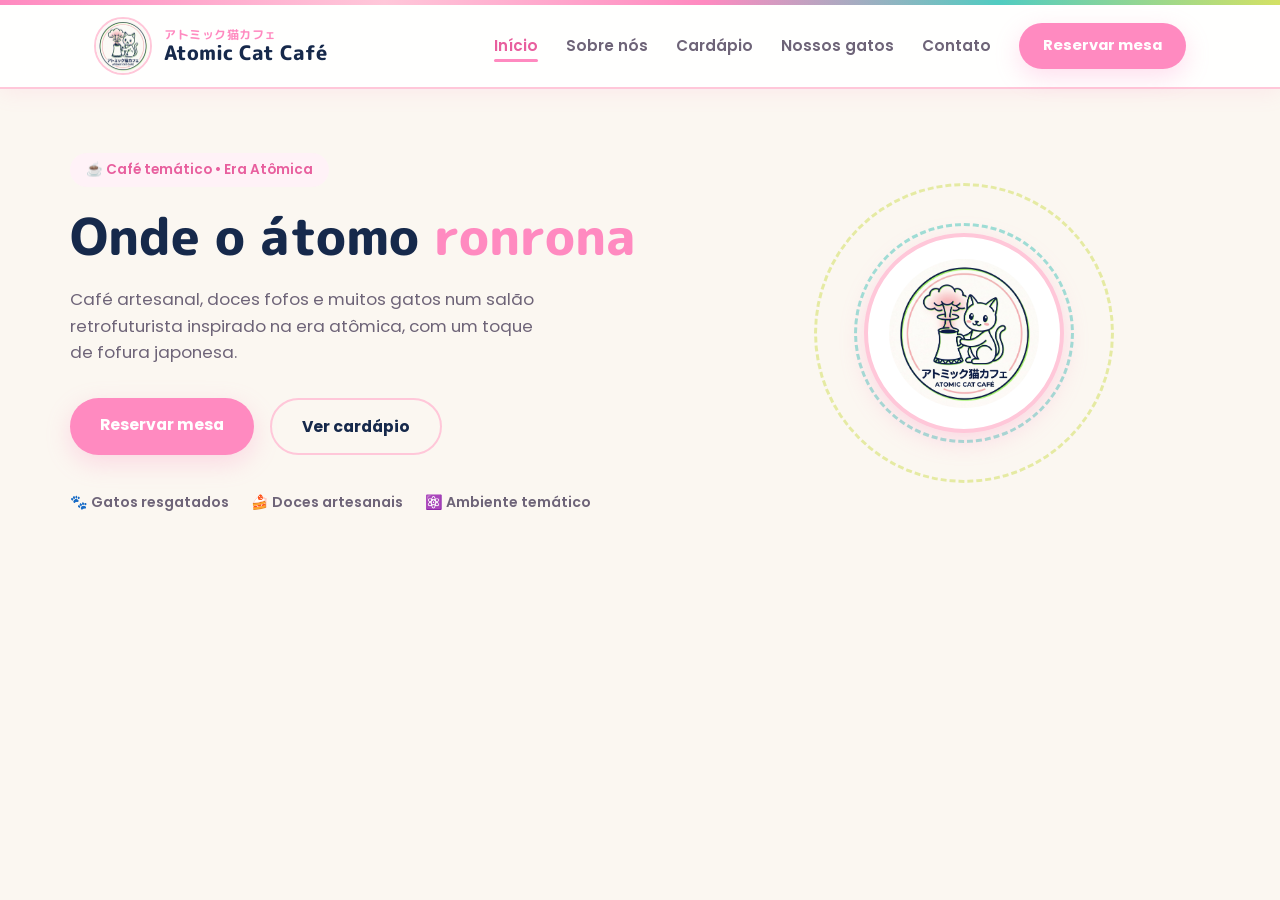
==== index.html @ 8835899d "Camada 3: pagina Nossos gatos (gatos.html) com filtros - Nova pagina gatos.html reaproveitando heade" ====
<!DOCTYPE html>
<html lang="pt-BR">
<head>
  <meta charset="UTF-8">
  <meta name="viewport" content="width=device-width, initial-scale=1.0">
  <title>Atomic Cat Café — アトミック猫カフェ</title>
  <meta name="description" content="Atomic Cat Café: cat café temático com café artesanal, doces fofos e muitos gatos.">

  <!-- Fontes -->
  <link rel="preconnect" href="https://fonts.googleapis.com">
  <link rel="preconnect" href="https://fonts.gstatic.com" crossorigin>
  <link href="https://fonts.googleapis.com/css2?family=M+PLUS+Rounded+1c:wght@400;700;800&family=Poppins:wght@400;500;600;700&display=swap" rel="stylesheet">

  <link rel="stylesheet" href="style.css">
</head>
<body>

  
  <header class="cabecalho" id="topo">

    <!-- faixinha decorativa do topo -->
    <div class="cabecalho__faixa" aria-hidden="true"></div>

    <div class="cabecalho__container">

      <!-- logo -->
      <a href="#inicio" class="logo">
        <img src="img/logo.png.jpeg" alt="Logotipo do Atomic Cat Café" class="logo__img">
        <span class="logo__texto">
          <span class="logo__jp">アトミック猫カフェ</span>
          <span class="logo__nome">Atomic Cat Café</span>
        </span>
      </a>

      <!-- botão do menu (aparece só no celular) -->
      <button class="hamburguer" id="btnMenu" type="button"
              aria-label="Abrir menu" aria-expanded="false" aria-controls="menu">
        <span></span><span></span><span></span>
      </button>

      <!-- navegação -->
      <nav class="nav" id="menu" aria-label="Menu principal">
        <ul class="nav__lista">
          <li><a href="#inicio"   class="nav__link nav__link--ativo">Início</a></li>
          <li><a href="#sobre"    class="nav__link">Sobre nós</a></li>
          <li><a href="#cardapio" class="nav__link">Cardápio</a></li>
          <li><a href="gatos.html" class="nav__link">Nossos gatos</a></li>
          <li><a href="#contato"  class="nav__link">Contato</a></li>
          <li><a href="#contato"  class="nav__botao">Reservar mesa</a></li>
        </ul>
      </nav>

    </div>
  </header>


  <!-- ============================================================= -->
  <!--  CAMADA 2 — MAIN / HERO — Cassio                              -->
  <!-- ============================================================= -->
  <main>
    <section id="inicio" class="hero">
      <div class="hero__container">

        <div class="hero__texto">
          <span class="hero__etiqueta">☕ Café temático • Era Atômica</span>

          <h1 class="hero__titulo">
            Onde o átomo <span class="hero__titulo--destaque">ronrona</span>
          </h1>

          <p class="hero__subtitulo">
            Café artesanal, doces fofos e muitos gatos num salão
            retrofuturista inspirado na era atômica, com um toque de
            fofura japonesa.
          </p>

          <div class="hero__botoes">
            <a href="#contato" class="botao botao--primario">Reservar mesa</a>
            <a href="#cardapio" class="botao botao--secundario">Ver cardápio</a>
          </div>

          <ul class="hero__selos" aria-label="Destaques do café">
            <li>🐾 Gatos resgatados</li>
            <li>🍰 Doces artesanais</li>
            <li>⚛️ Ambiente temático</li>
          </ul>
        </div>

        <div class="hero__visual" aria-hidden="true">
          <div class="hero__anel hero__anel--verde"></div>
          <div class="hero__anel hero__anel--turquesa"></div>
          <div class="hero__cartao">
            <img src="img/logo.png.jpeg" alt="" class="hero__logo">
          </div>
        </div>

      </div>
    </section>
  </main>

  <script src="script.js"></script>
</body>
</html>
---- style.css ----
/* ===================================================================
   ATOMIC CAT CAFÉ — style.css
   -------------------------------------------------------------------
   ÍNDICE
     0. Variáveis e reset ............ Cassio
     1. Header / menu ................ Cassio   <-- camada 1
     2. Main / hero .................. (camada 2)
     3. Nossos gatos (gatos.html) .... Victor   <-- camada 3
     4. Seções dos colegas ........... (colar no final)
   =================================================================== */


/* ===================================================================
   0. VARIÁVEIS E RESET
   =================================================================== */

:root {
  /* rosas — cores principais da marca */
  --rosa:         #FF8AC0;
  --rosa-escuro:  #E85F9E;
  --rosa-claro:   #FFC7D9;
  --rosa-nevoa:   #FFF2F7;

  /* apoio */
  --navy:         #16294B;
  --creme:        #FBF7F1;
  --branco:       #FFFFFF;

  /* acentos (usar com moderação) */
  --verde:        #D4E164;
  --turquesa:     #51CCC1;
  --ouro:         #BF801E;

  /* texto */
  --texto:        #16294B;
  --texto-suave:  #6E6478;

  /* medidas */
  --largura:      1140px;
  --raio:         999px;
  --sombra-rosa:  0 8px 24px rgba(255, 138, 192, .28);
}

* { margin: 0; padding: 0; box-sizing: border-box; }

html { scroll-behavior: smooth; }

body {
  font-family: 'Poppins', 'Segoe UI', sans-serif;
  color: var(--texto);
  background: var(--creme);
  line-height: 1.6;
}

img { max-width: 100%; display: block; }

a { text-decoration: none; color: inherit; }

ul { list-style: none; }


/* ===================================================================
   1. HEADER / MENU
   =================================================================== */

.cabecalho {
  position: sticky;
  top: 0;
  z-index: 100;
  background: rgba(255, 255, 255, .93);
  backdrop-filter: blur(12px);
  border-bottom: 2px solid var(--rosa-claro);
  box-shadow: 0 4px 20px rgba(255, 138, 192, .12);
}

/* faixinha colorida bem no topo */
.cabecalho__faixa {
  height: 5px;
  background: linear-gradient(
    90deg,
    var(--rosa) 0%,
    var(--rosa-claro) 30%,
    var(--rosa) 55%,
    var(--turquesa) 78%,
    var(--verde) 100%
  );
}

.cabecalho__container {
  max-width: var(--largura);
  margin: 0 auto;
  padding: 12px 24px;
  display: flex;
  align-items: center;
  justify-content: space-between;
  gap: 24px;
}


/* ---------- Logo ---------- */

.logo {
  display: flex;
  align-items: center;
  gap: 12px;
}

.logo__img {
  width: 58px;
  height: 58px;
  border-radius: 50%;
  border: 2.5px solid var(--rosa-claro);
  background: var(--branco);
  object-fit: cover;
  object-position: center;
  transition: transform .3s ease;
}

.logo:hover .logo__img { transform: rotate(-8deg) scale(1.06); }

.logo__texto {
  display: flex;
  flex-direction: column;
  line-height: 1.15;
}

.logo__jp {
  font-family: 'M PLUS Rounded 1c', sans-serif;
  font-size: .78rem;
  font-weight: 700;
  color: var(--rosa);
  letter-spacing: .5px;
}

.logo__nome {
  font-family: 'M PLUS Rounded 1c', sans-serif;
  font-size: 1.22rem;
  font-weight: 800;
  color: var(--navy);
}


/* ---------- Navegação ---------- */

.nav__lista {
  display: flex;
  align-items: center;
  gap: 28px;
}

.nav__link {
  position: relative;
  font-size: .95rem;
  font-weight: 600;
  color: var(--texto-suave);
  padding: 6px 0;
  transition: color .25s ease;
}

.nav__link::after {
  content: "";
  position: absolute;
  left: 0;
  bottom: 0;
  width: 0;
  height: 3px;
  border-radius: 3px;
  background: var(--rosa);
  transition: width .25s ease;
}

.nav__link:hover,
.nav__link--ativo { color: var(--rosa-escuro); }

.nav__link:hover::after,
.nav__link--ativo::after { width: 100%; }


/* ---------- Botão "Reservar mesa" ---------- */

.nav__botao {
  display: inline-block;
  padding: 11px 24px;
  border-radius: var(--raio);
  background: var(--rosa);
  color: var(--branco);
  font-size: .92rem;
  font-weight: 700;
  box-shadow: var(--sombra-rosa);
  transition: background .25s ease, transform .25s ease;
}

.nav__botao:hover {
  background: var(--rosa-escuro);
  transform: translateY(-2px);
}


/* ---------- Botão hambúrguer ---------- */

.hamburguer {
  display: none;
  flex-direction: column;
  justify-content: center;
  gap: 5px;
  width: 46px;
  height: 46px;
  border: none;
  border-radius: 14px;
  background: var(--rosa-nevoa);
  cursor: pointer;
}

.hamburguer span {
  display: block;
  width: 22px;
  height: 3px;
  margin: 0 auto;
  border-radius: 3px;
  background: var(--rosa-escuro);
  transition: transform .28s ease, opacity .2s ease;
}

.hamburguer--aberto span:nth-child(1) { transform: translateY(8px) rotate(45deg); }
.hamburguer--aberto span:nth-child(2) { opacity: 0; }
.hamburguer--aberto span:nth-child(3) { transform: translateY(-8px) rotate(-45deg); }


/* ---------- Responsivo ---------- */

@media (max-width: 920px) {

  .hamburguer { display: flex; }

  .nav {
    position: absolute;
    top: 100%;
    left: 0;
    right: 0;
    background: var(--branco);
    border-bottom: 2px solid var(--rosa-claro);
    max-height: 0;
    overflow: hidden;
    transition: max-height .35s ease;
  }

  .nav--aberto { max-height: 420px; }

  .nav__lista {
    flex-direction: column;
    align-items: stretch;
    gap: 0;
    padding: 8px 24px 22px;
  }

  .nav__lista li { border-bottom: 1px solid var(--rosa-nevoa); }
  .nav__lista li:last-child { border: none; padding-top: 16px; }

  .nav__link { display: block; padding: 15px 0; }
  .nav__botao { display: block; text-align: center; }
}

@media (max-width: 420px) {
  .cabecalho__container { padding: 10px 16px; }
  .logo__img { width: 48px; height: 48px; }
  .logo__nome { font-size: 1.05rem; }
  .logo__jp { font-size: .68rem; }
}


/* ===================================================================
   2. MAIN / HERO — Cassio
   =================================================================== */

.hero {
  padding: 64px 24px 96px;
}

.hero__container {
  max-width: var(--largura);
  margin: 0 auto;
  display: grid;
  grid-template-columns: 1.1fr .9fr;
  align-items: center;
  gap: 48px;
}


/* ---------- Texto ---------- */

.hero__etiqueta {
  display: inline-block;
  padding: 6px 16px;
  margin-bottom: 20px;
  border-radius: var(--raio);
  background: var(--rosa-nevoa);
  color: var(--rosa-escuro);
  font-size: .85rem;
  font-weight: 600;
}

.hero__titulo {
  font-family: 'M PLUS Rounded 1c', sans-serif;
  font-size: clamp(2.2rem, 4vw, 3.4rem);
  font-weight: 800;
  line-height: 1.15;
  color: var(--navy);
  margin-bottom: 20px;
}

.hero__titulo--destaque { color: var(--rosa); }

.hero__subtitulo {
  max-width: 480px;
  font-size: 1.05rem;
  color: var(--texto-suave);
  margin-bottom: 32px;
}

.hero__botoes {
  display: flex;
  flex-wrap: wrap;
  gap: 16px;
  margin-bottom: 36px;
}

.botao {
  display: inline-block;
  padding: 14px 30px;
  border-radius: var(--raio);
  font-size: .98rem;
  font-weight: 700;
  transition: background .25s ease, transform .25s ease, border-color .25s ease, color .25s ease;
}

.botao--primario {
  background: var(--rosa);
  color: var(--branco);
  box-shadow: var(--sombra-rosa);
}

.botao--primario:hover {
  background: var(--rosa-escuro);
  transform: translateY(-2px);
}

.botao--secundario {
  background: transparent;
  color: var(--navy);
  border: 2px solid var(--rosa-claro);
}

.botao--secundario:hover {
  border-color: var(--rosa);
  color: var(--rosa-escuro);
}

.hero__selos {
  display: flex;
  flex-wrap: wrap;
  gap: 10px 22px;
}

.hero__selos li {
  font-size: .88rem;
  font-weight: 600;
  color: var(--texto-suave);
}


/* ---------- Visual (logo + anéis atômicos) ---------- */

.hero__visual {
  position: relative;
  display: grid;
  place-items: center;
  min-height: 340px;
}

.hero__anel {
  position: absolute;
  border-radius: 50%;
  border: 3px dashed;
  opacity: .55;
}

.hero__anel--verde     { width: 300px; height: 300px; border-color: var(--verde); }
.hero__anel--turquesa  { width: 220px; height: 220px; border-color: var(--turquesa); }

.hero__cartao {
  position: relative;
  width: 200px;
  height: 200px;
  display: grid;
  place-items: center;
  border-radius: 50%;
  background: var(--branco);
  border: 4px solid var(--rosa-claro);
  box-shadow: var(--sombra-rosa);
}

.hero__logo {
  width: 78%;
  height: 78%;
  object-fit: cover;
  border-radius: 50%;
}


/* ---------- Responsivo ---------- */

@media (max-width: 920px) {
  .hero__container {
    grid-template-columns: 1fr;
    text-align: center;
  }

  .hero__subtitulo { margin-left: auto; margin-right: auto; }

  .hero__botoes,
  .hero__selos { justify-content: center; }

  .hero__visual {
    order: -1;
    min-height: 260px;
  }

  .hero__anel--verde    { width: 220px; height: 220px; }
  .hero__anel--turquesa { width: 160px; height: 160px; }
  .hero__cartao         { width: 150px; height: 150px; }
}

@media (max-width: 420px) {
  .hero { padding: 48px 16px 72px; }
  .hero__botoes { flex-direction: column; align-items: stretch; }
  .botao { text-align: center; }
}

/* ===================================================================
   3. NOSSOS GATOS — página gatos.html — Victor
   =================================================================== */

.gatos {
  position: relative;
  padding: 88px 24px 96px;
  background: var(--rosa-nevoa);
  border-top: 2px solid var(--rosa-claro);
  border-bottom: 2px solid var(--rosa-claro);
  overflow: hidden;
}

/* patinhas decorativas do fundo */
.gatos::before,
.gatos::after {
  content: "🐾";
  position: absolute;
  font-size: 7rem;
  opacity: .07;
  pointer-events: none;
}

.gatos::before { top: 46px;    left: -14px;  transform: rotate(-18deg); }
.gatos::after  { bottom: 28px; right: -14px; transform: rotate(14deg); }

.gatos__container {
  position: relative;
  z-index: 1;
  max-width: var(--largura);
  margin: 0 auto;
}


/* ---------- Cabeçalho da seção ---------- */

.gatos__cabecalho {
  text-align: center;
  margin-bottom: 36px;
}

.gatos__etiqueta {
  display: inline-block;
  padding: 6px 16px;
  margin-bottom: 20px;
  border-radius: var(--raio);
  background: var(--branco);
  border: 2px solid var(--rosa-claro);
  color: var(--rosa-escuro);
  font-size: .85rem;
  font-weight: 600;
}

.gatos__titulo {
  font-family: 'M PLUS Rounded 1c', sans-serif;
  font-size: clamp(1.9rem, 3.4vw, 2.8rem);
  font-weight: 800;
  line-height: 1.2;
  color: var(--navy);
  margin-bottom: 16px;
}

.gatos__titulo--destaque { color: var(--rosa); }

.gatos__subtitulo {
  max-width: 620px;
  margin: 0 auto;
  font-size: 1.02rem;
  color: var(--texto-suave);
}


/* ---------- Filtros ---------- */

.gatos__filtros {
  display: flex;
  flex-wrap: wrap;
  justify-content: center;
  gap: 12px;
  margin-bottom: 44px;
}

.filtro {
  padding: 10px 22px;
  border-radius: var(--raio);
  border: 2px solid var(--rosa-claro);
  background: var(--branco);
  font-family: inherit;
  font-size: .9rem;
  font-weight: 600;
  color: var(--texto-suave);
  cursor: pointer;
  transition: background .25s ease, border-color .25s ease, color .25s ease, transform .25s ease;
}

.filtro:hover {
  border-color: var(--rosa);
  color: var(--rosa-escuro);
  transform: translateY(-2px);
}

.filtro--ativo {
  background: var(--rosa);
  border-color: var(--rosa);
  color: var(--branco);
  box-shadow: var(--sombra-rosa);
}


/* ---------- Grade de cartões ---------- */

.gatos__grade {
  display: grid;
  grid-template-columns: repeat(auto-fit, minmax(280px, 1fr));
  gap: 28px;
}

.gato {
  display: flex;
  flex-direction: column;
  padding: 28px 24px 24px;
  border-radius: 26px;
  background: var(--branco);
  border: 2px solid var(--rosa-claro);
  text-align: center;
  transition: transform .3s ease, box-shadow .3s ease, border-color .3s ease;
}

.gato:hover {
  transform: translateY(-6px);
  border-color: var(--rosa);
  box-shadow: var(--sombra-rosa);
}

.gato--oculto { display: none; }


/* ---------- Avatar com anéis atômicos ---------- */

.gato__figura {
  position: relative;
  display: grid;
  place-items: center;
  width: 136px;
  height: 136px;
  margin: 0 auto 18px;
}

.gato__anel {
  position: absolute;
  inset: 0;
  border-radius: 50%;
  border: 3px dashed var(--turquesa);
  opacity: .6;
  transition: transform .6s ease;
}

.gato__anel--interno {
  inset: 14px;
  border-style: dotted;
  border-color: var(--verde);
}

.gato:hover .gato__anel           { transform: rotate(90deg); }
.gato:hover .gato__anel--interno  { transform: rotate(-90deg); }

.gato__avatar {
  width: 94px;
  height: 94px;
  display: grid;
  place-items: center;
  border-radius: 50%;
  background: var(--rosa-nevoa);
  border: 4px solid var(--rosa-claro);
  font-size: 2.6rem;
  line-height: 1;
  overflow: hidden;
}

/* caso troquem o emoji por foto real */
img.gato__avatar,
.gato__avatar img {
  width: 94px;
  height: 94px;
  object-fit: cover;
}


/* ---------- Conteúdo do cartão ---------- */

.gato__selo {
  align-self: center;
  padding: 5px 14px;
  margin-bottom: 12px;
  border-radius: var(--raio);
  font-size: .72rem;
  font-weight: 700;
  letter-spacing: .4px;
  text-transform: uppercase;
  color: var(--navy);
}

.gato__selo--adocao  { background: var(--verde); }
.gato__selo--morador { background: var(--turquesa); }

.gato__nome {
  font-family: 'M PLUS Rounded 1c', sans-serif;
  font-size: 1.45rem;
  font-weight: 800;
  line-height: 1.2;
  color: var(--navy);
}

.gato__jp {
  display: block;
  font-size: .78rem;
  font-weight: 700;
  color: var(--rosa);
  letter-spacing: .5px;
}

.gato__meta {
  font-size: .84rem;
  font-weight: 600;
  color: var(--texto-suave);
  margin-bottom: 12px;
}

.gato__texto {
  font-size: .93rem;
  color: var(--texto-suave);
  margin-bottom: 18px;
}

.gato__tags {
  display: flex;
  flex-wrap: wrap;
  justify-content: center;
  gap: 8px;
  margin-top: auto;
}

.gato__tag {
  padding: 5px 12px;
  border-radius: var(--raio);
  background: var(--rosa-nevoa);
  color: var(--rosa-escuro);
  font-size: .78rem;
  font-weight: 600;
}


/* ---------- Aviso de lista vazia ---------- */

.gatos__vazio {
  display: none;
  padding: 40px 0 0;
  text-align: center;
  font-weight: 600;
  color: var(--texto-suave);
}

.gatos__vazio--visivel { display: block; }


/* ---------- Chamada final ---------- */

.gatos__cta {
  display: flex;
  flex-wrap: wrap;
  align-items: center;
  justify-content: space-between;
  gap: 24px;
  margin-top: 48px;
  padding: 32px 30px;
  border-radius: 26px;
  background: var(--branco);
  border: 2px dashed var(--rosa);
}

.gatos__cta-titulo {
  font-family: 'M PLUS Rounded 1c', sans-serif;
  font-size: 1.35rem;
  font-weight: 800;
  color: var(--navy);
  margin-bottom: 6px;
}

.gatos__cta-texto {
  max-width: 560px;
  font-size: .95rem;
  color: var(--texto-suave);
}




/* ---------- Voltar para a home ---------- */

.gatos__voltar {
  margin-top: 36px;
  text-align: center;
}


/* ---------- Responsivo ---------- */

@media (max-width: 920px) {
  .gatos { padding: 72px 24px 80px; }

  .gatos__cta {
    justify-content: center;
    text-align: center;
  }

  .gatos__cta-texto { margin: 0 auto; }
}

@media (max-width: 420px) {
  .gatos { padding: 56px 16px 68px; }

  .gatos__grade { gap: 20px; }

  .filtro { padding: 9px 18px; font-size: .85rem; }

  .gatos__cta { padding: 26px 20px; }
  .gatos__cta .botao { width: 100%; text-align: center; }
}
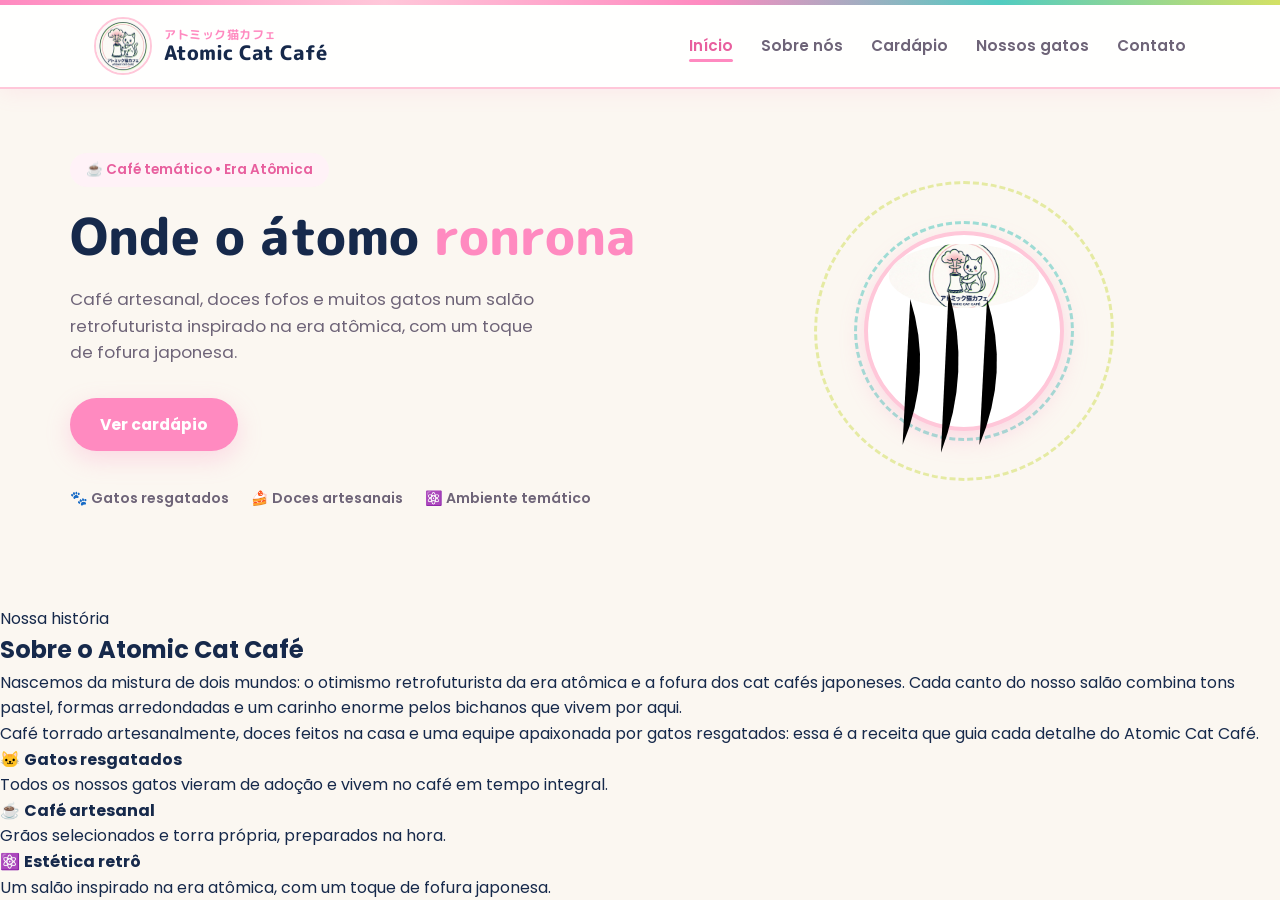
==== commit 45d86b75: "Aponta menu e botao Ver cardapio para as paginas cardapio.html e gatos.html" ====
--- a/index.html
+++ b/index.html
@@ -44,10 +44,9 @@
         <ul class="nav__lista">
           <li><a href="#inicio"   class="nav__link nav__link--ativo">Início</a></li>
           <li><a href="#sobre"    class="nav__link">Sobre nós</a></li>
-          <li><a href="#cardapio" class="nav__link">Cardápio</a></li>
-          <li><a href="gatos.html" class="nav__link">Nossos gatos</a></li>
+          <li><a href="cardapio.html" class="nav__link">Cardápio</a></li>
+          <li><a href="gatos.html"    class="nav__link">Nossos gatos</a></li>
           <li><a href="#contato"  class="nav__link">Contato</a></li>
-          <li><a href="#contato"  class="nav__botao">Reservar mesa</a></li>
         </ul>
       </nav>
 
@@ -76,8 +75,7 @@
           </p>
 
           <div class="hero__botoes">
-            <a href="#contato" class="botao botao--primario">Reservar mesa</a>
-            <a href="#cardapio" class="botao botao--secundario">Ver cardápio</a>
+            <a href="cardapio.html" class="botao botao--primario">Ver cardápio</a>
           </div>
 
           <ul class="hero__selos" aria-label="Destaques do café">
@@ -92,8 +90,58 @@
           <div class="hero__anel hero__anel--turquesa"></div>
           <div class="hero__cartao">
             <img src="img/logo.png.jpeg" alt="" class="hero__logo">
+            <svg class="hero__garras" viewBox="0 0 100 100">
+              <path d="M22,12 Q34,50 18,88" />
+              <path d="M42,8  Q54,50 38,92" />
+              <path d="M62,12 Q74,50 58,88" />
+            </svg>
           </div>
         </div>
+
+      </div>
+    </section>
+
+    <!-- ============================================================= -->
+    <!--  CAMADA 3 — SOBRE NÓS — Cassio                                -->
+    <!-- ============================================================= -->
+    <section id="sobre" class="sobre">
+      <div class="sobre__container">
+
+        <div class="sobre__texto">
+          <span class="sobre__etiqueta">Nossa história</span>
+          <h2 class="sobre__titulo">Sobre o Atomic Cat Café</h2>
+
+          <p class="sobre__paragrafo">
+            Nascemos da mistura de dois mundos: o otimismo retrofuturista
+            da era atômica e a fofura dos cat cafés japoneses. Cada canto
+            do nosso salão combina tons pastel, formas arredondadas e um
+            carinho enorme pelos bichanos que vivem por aqui.
+          </p>
+
+          <p class="sobre__paragrafo">
+            Café torrado artesanalmente, doces feitos na casa e uma
+            equipe apaixonada por gatos resgatados: essa é a receita que
+            guia cada detalhe do Atomic Cat Café.
+          </p>
+        </div>
+
+        <ul class="sobre__cards">
+          <li class="sobre__card sobre__card--turquesa">
+            <span class="sobre__icone" aria-hidden="true">🐱</span>
+            <strong>Gatos resgatados</strong>
+            <p>Todos os nossos gatos vieram de adoção e vivem no café em tempo integral.</p>
+          </li>
+          <li class="sobre__card sobre__card--ouro">
+            <span class="sobre__icone" aria-hidden="true">☕</span>
+            <strong>Café artesanal</strong>
+            <p>Grãos selecionados e torra própria, preparados na hora.</p>
+          </li>
+          <li class="sobre__card sobre__card--verde">
+            <span class="sobre__icone" aria-hidden="true">⚛️</span>
+            <strong>Estética retrô</strong>
+            <p>Um salão inspirado na era atômica, com um toque de fofura japonesa.</p>
+          </li>
+        </ul>
 
       </div>
     </section>
--- a/style.css
+++ b/style.css
@@ -5,8 +5,7 @@
      0. Variáveis e reset ............ Cassio
      1. Header / menu ................ Cassio   <-- camada 1
      2. Main / hero .................. (camada 2)
-     3. Nossos gatos (gatos.html) .... Victor   <-- camada 3
-     4. Seções dos colegas ........... (colar no final)
+     3. Seções dos colegas ........... (colar no final)
    =================================================================== */
 
 
@@ -435,332 +434,3 @@
   .hero__botoes { flex-direction: column; align-items: stretch; }
   .botao { text-align: center; }
 }
-
-/* ===================================================================
-   3. NOSSOS GATOS — página gatos.html — Victor
-   =================================================================== */
-
-.gatos {
-  position: relative;
-  padding: 88px 24px 96px;
-  background: var(--rosa-nevoa);
-  border-top: 2px solid var(--rosa-claro);
-  border-bottom: 2px solid var(--rosa-claro);
-  overflow: hidden;
-}
-
-/* patinhas decorativas do fundo */
-.gatos::before,
-.gatos::after {
-  content: "🐾";
-  position: absolute;
-  font-size: 7rem;
-  opacity: .07;
-  pointer-events: none;
-}
-
-.gatos::before { top: 46px;    left: -14px;  transform: rotate(-18deg); }
-.gatos::after  { bottom: 28px; right: -14px; transform: rotate(14deg); }
-
-.gatos__container {
-  position: relative;
-  z-index: 1;
-  max-width: var(--largura);
-  margin: 0 auto;
-}
-
-
-/* ---------- Cabeçalho da seção ---------- */
-
-.gatos__cabecalho {
-  text-align: center;
-  margin-bottom: 36px;
-}
-
-.gatos__etiqueta {
-  display: inline-block;
-  padding: 6px 16px;
-  margin-bottom: 20px;
-  border-radius: var(--raio);
-  background: var(--branco);
-  border: 2px solid var(--rosa-claro);
-  color: var(--rosa-escuro);
-  font-size: .85rem;
-  font-weight: 600;
-}
-
-.gatos__titulo {
-  font-family: 'M PLUS Rounded 1c', sans-serif;
-  font-size: clamp(1.9rem, 3.4vw, 2.8rem);
-  font-weight: 800;
-  line-height: 1.2;
-  color: var(--navy);
-  margin-bottom: 16px;
-}
-
-.gatos__titulo--destaque { color: var(--rosa); }
-
-.gatos__subtitulo {
-  max-width: 620px;
-  margin: 0 auto;
-  font-size: 1.02rem;
-  color: var(--texto-suave);
-}
-
-
-/* ---------- Filtros ---------- */
-
-.gatos__filtros {
-  display: flex;
-  flex-wrap: wrap;
-  justify-content: center;
-  gap: 12px;
-  margin-bottom: 44px;
-}
-
-.filtro {
-  padding: 10px 22px;
-  border-radius: var(--raio);
-  border: 2px solid var(--rosa-claro);
-  background: var(--branco);
-  font-family: inherit;
-  font-size: .9rem;
-  font-weight: 600;
-  color: var(--texto-suave);
-  cursor: pointer;
-  transition: background .25s ease, border-color .25s ease, color .25s ease, transform .25s ease;
-}
-
-.filtro:hover {
-  border-color: var(--rosa);
-  color: var(--rosa-escuro);
-  transform: translateY(-2px);
-}
-
-.filtro--ativo {
-  background: var(--rosa);
-  border-color: var(--rosa);
-  color: var(--branco);
-  box-shadow: var(--sombra-rosa);
-}
-
-
-/* ---------- Grade de cartões ---------- */
-
-.gatos__grade {
-  display: grid;
-  grid-template-columns: repeat(auto-fit, minmax(280px, 1fr));
-  gap: 28px;
-}
-
-.gato {
-  display: flex;
-  flex-direction: column;
-  padding: 28px 24px 24px;
-  border-radius: 26px;
-  background: var(--branco);
-  border: 2px solid var(--rosa-claro);
-  text-align: center;
-  transition: transform .3s ease, box-shadow .3s ease, border-color .3s ease;
-}
-
-.gato:hover {
-  transform: translateY(-6px);
-  border-color: var(--rosa);
-  box-shadow: var(--sombra-rosa);
-}
-
-.gato--oculto { display: none; }
-
-
-/* ---------- Avatar com anéis atômicos ---------- */
-
-.gato__figura {
-  position: relative;
-  display: grid;
-  place-items: center;
-  width: 136px;
-  height: 136px;
-  margin: 0 auto 18px;
-}
-
-.gato__anel {
-  position: absolute;
-  inset: 0;
-  border-radius: 50%;
-  border: 3px dashed var(--turquesa);
-  opacity: .6;
-  transition: transform .6s ease;
-}
-
-.gato__anel--interno {
-  inset: 14px;
-  border-style: dotted;
-  border-color: var(--verde);
-}
-
-.gato:hover .gato__anel           { transform: rotate(90deg); }
-.gato:hover .gato__anel--interno  { transform: rotate(-90deg); }
-
-.gato__avatar {
-  width: 94px;
-  height: 94px;
-  display: grid;
-  place-items: center;
-  border-radius: 50%;
-  background: var(--rosa-nevoa);
-  border: 4px solid var(--rosa-claro);
-  font-size: 2.6rem;
-  line-height: 1;
-  overflow: hidden;
-}
-
-/* caso troquem o emoji por foto real */
-img.gato__avatar,
-.gato__avatar img {
-  width: 94px;
-  height: 94px;
-  object-fit: cover;
-}
-
-
-/* ---------- Conteúdo do cartão ---------- */
-
-.gato__selo {
-  align-self: center;
-  padding: 5px 14px;
-  margin-bottom: 12px;
-  border-radius: var(--raio);
-  font-size: .72rem;
-  font-weight: 700;
-  letter-spacing: .4px;
-  text-transform: uppercase;
-  color: var(--navy);
-}
-
-.gato__selo--adocao  { background: var(--verde); }
-.gato__selo--morador { background: var(--turquesa); }
-
-.gato__nome {
-  font-family: 'M PLUS Rounded 1c', sans-serif;
-  font-size: 1.45rem;
-  font-weight: 800;
-  line-height: 1.2;
-  color: var(--navy);
-}
-
-.gato__jp {
-  display: block;
-  font-size: .78rem;
-  font-weight: 700;
-  color: var(--rosa);
-  letter-spacing: .5px;
-}
-
-.gato__meta {
-  font-size: .84rem;
-  font-weight: 600;
-  color: var(--texto-suave);
-  margin-bottom: 12px;
-}
-
-.gato__texto {
-  font-size: .93rem;
-  color: var(--texto-suave);
-  margin-bottom: 18px;
-}
-
-.gato__tags {
-  display: flex;
-  flex-wrap: wrap;
-  justify-content: center;
-  gap: 8px;
-  margin-top: auto;
-}
-
-.gato__tag {
-  padding: 5px 12px;
-  border-radius: var(--raio);
-  background: var(--rosa-nevoa);
-  color: var(--rosa-escuro);
-  font-size: .78rem;
-  font-weight: 600;
-}
-
-
-/* ---------- Aviso de lista vazia ---------- */
-
-.gatos__vazio {
-  display: none;
-  padding: 40px 0 0;
-  text-align: center;
-  font-weight: 600;
-  color: var(--texto-suave);
-}
-
-.gatos__vazio--visivel { display: block; }
-
-
-/* ---------- Chamada final ---------- */
-
-.gatos__cta {
-  display: flex;
-  flex-wrap: wrap;
-  align-items: center;
-  justify-content: space-between;
-  gap: 24px;
-  margin-top: 48px;
-  padding: 32px 30px;
-  border-radius: 26px;
-  background: var(--branco);
-  border: 2px dashed var(--rosa);
-}
-
-.gatos__cta-titulo {
-  font-family: 'M PLUS Rounded 1c', sans-serif;
-  font-size: 1.35rem;
-  font-weight: 800;
-  color: var(--navy);
-  margin-bottom: 6px;
-}
-
-.gatos__cta-texto {
-  max-width: 560px;
-  font-size: .95rem;
-  color: var(--texto-suave);
-}
-
-
-
-
-/* ---------- Voltar para a home ---------- */
-
-.gatos__voltar {
-  margin-top: 36px;
-  text-align: center;
-}
-
-
-/* ---------- Responsivo ---------- */
-
-@media (max-width: 920px) {
-  .gatos { padding: 72px 24px 80px; }
-
-  .gatos__cta {
-    justify-content: center;
-    text-align: center;
-  }
-
-  .gatos__cta-texto { margin: 0 auto; }
-}
-
-@media (max-width: 420px) {
-  .gatos { padding: 56px 16px 68px; }
-
-  .gatos__grade { gap: 20px; }
-
-  .filtro { padding: 9px 18px; font-size: .85rem; }
-
-  .gatos__cta { padding: 26px 20px; }
-  .gatos__cta .botao { width: 100%; text-align: center; }
-}
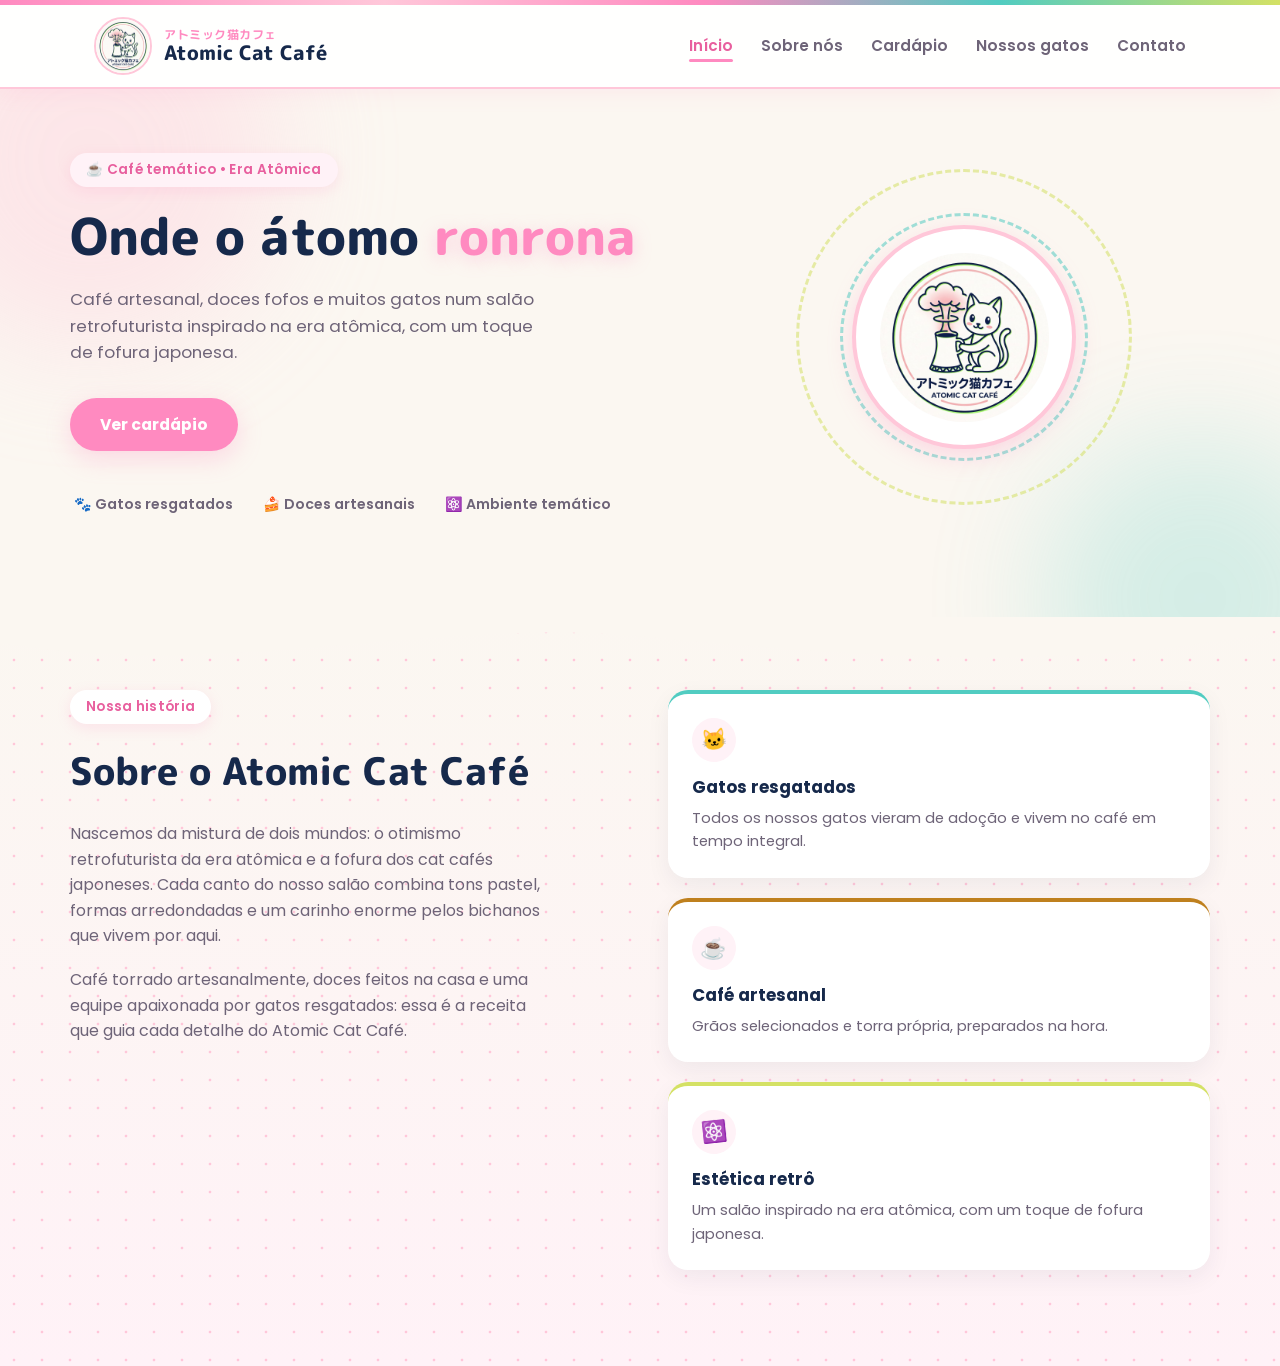
==== commit c012ff57: "Camada 2 e 3: polimento visual do hero e da secao Sobre Nos com animacoes de hover" ====
--- a/index.html
+++ b/index.html
@@ -59,9 +59,12 @@
   <!-- ============================================================= -->
   <main>
     <section id="inicio" class="hero">
+      <div class="hero__mancha hero__mancha--rosa" aria-hidden="true"></div>
+      <div class="hero__mancha hero__mancha--verde" aria-hidden="true"></div>
+
       <div class="hero__container">
 
-        <div class="hero__texto">
+        <div class="hero__texto hero__texto--entra">
           <span class="hero__etiqueta">☕ Café temático • Era Atômica</span>
 
           <h1 class="hero__titulo">
@@ -85,9 +88,15 @@
           </ul>
         </div>
 
-        <div class="hero__visual" aria-hidden="true">
+        <div class="hero__visual hero__visual--entra" aria-hidden="true">
           <div class="hero__anel hero__anel--verde"></div>
           <div class="hero__anel hero__anel--turquesa"></div>
+
+          <span class="hero__pata hero__pata--1">🐾</span>
+          <span class="hero__pata hero__pata--2">🐾</span>
+          <span class="hero__pata hero__pata--3">🐾</span>
+          <span class="hero__pata hero__pata--4">🐾</span>
+
           <div class="hero__cartao">
             <img src="img/logo.png.jpeg" alt="" class="hero__logo">
             <svg class="hero__garras" viewBox="0 0 100 100">
@@ -105,6 +114,10 @@
     <!--  CAMADA 3 — SOBRE NÓS — Cassio                                -->
     <!-- ============================================================= -->
     <section id="sobre" class="sobre">
+      <svg class="sobre__onda" viewBox="0 0 1440 80" preserveAspectRatio="none" aria-hidden="true">
+        <path d="M0,32 C 240,80 480,0 720,24 C 960,48 1200,72 1440,16 L1440,0 L0,0 Z"></path>
+      </svg>
+
       <div class="sobre__container">
 
         <div class="sobre__texto">
--- a/style.css
+++ b/style.css
@@ -4,8 +4,9 @@
    ÍNDICE
      0. Variáveis e reset ............ Cassio
      1. Header / menu ................ Cassio   <-- camada 1
-     2. Main / hero .................. (camada 2)
-     3. Seções dos colegas ........... (colar no final)
+     2. Main / hero .................. Cassio   <-- camada 2
+     3. Sobre nós ..................... Cassio   <-- camada 3
+     4. Seções dos colegas ........... (colar no final)
    =================================================================== */
 
 
@@ -153,7 +154,7 @@
   font-weight: 600;
   color: var(--texto-suave);
   padding: 6px 0;
-  transition: color .25s ease;
+  transition: color .3s ease;
 }
 
 .nav__link::after {
@@ -165,7 +166,7 @@
   height: 3px;
   border-radius: 3px;
   background: var(--rosa);
-  transition: width .25s ease;
+  transition: width .3s ease;
 }
 
 .nav__link:hover,
@@ -173,26 +174,6 @@
 
 .nav__link:hover::after,
 .nav__link--ativo::after { width: 100%; }
-
-
-/* ---------- Botão "Reservar mesa" ---------- */
-
-.nav__botao {
-  display: inline-block;
-  padding: 11px 24px;
-  border-radius: var(--raio);
-  background: var(--rosa);
-  color: var(--branco);
-  font-size: .92rem;
-  font-weight: 700;
-  box-shadow: var(--sombra-rosa);
-  transition: background .25s ease, transform .25s ease;
-}
-
-.nav__botao:hover {
-  background: var(--rosa-escuro);
-  transform: translateY(-2px);
-}
 
 
 /* ---------- Botão hambúrguer ---------- */
@@ -253,10 +234,9 @@
   }
 
   .nav__lista li { border-bottom: 1px solid var(--rosa-nevoa); }
-  .nav__lista li:last-child { border: none; padding-top: 16px; }
+  .nav__lista li:last-child { border: none; }
 
   .nav__link { display: block; padding: 15px 0; }
-  .nav__botao { display: block; text-align: center; }
 }
 
 @media (max-width: 420px) {
@@ -272,16 +252,61 @@
    =================================================================== */
 
 .hero {
+  position: relative;
   padding: 64px 24px 96px;
+  overflow: hidden;
+}
+
+/* manchas coloridas desfocadas no fundo, so pra dar profundidade */
+.hero__mancha {
+  position: absolute;
+  z-index: 0;
+  border-radius: 50%;
+  filter: blur(60px);
+  opacity: .35;
+  pointer-events: none;
+}
+
+.hero__mancha--rosa {
+  width: 380px;
+  height: 380px;
+  top: -120px;
+  left: -100px;
+  background: var(--rosa-claro);
+}
+
+.hero__mancha--verde {
+  width: 320px;
+  height: 320px;
+  bottom: -140px;
+  right: -80px;
+  background: var(--turquesa);
+  opacity: .22;
 }
 
 .hero__container {
+  position: relative;
+  z-index: 1;
   max-width: var(--largura);
   margin: 0 auto;
   display: grid;
   grid-template-columns: 1.1fr .9fr;
   align-items: center;
   gap: 48px;
+}
+
+/* entrada suave dos blocos do hero */
+@keyframes entra-de-baixo {
+  from { opacity: 0; transform: translateY(24px); }
+  to   { opacity: 1; transform: translateY(0); }
+}
+
+.hero__texto--entra {
+  animation: entra-de-baixo .7s ease both;
+}
+
+.hero__visual--entra {
+  animation: entra-de-baixo .7s .15s ease both;
 }
 
 
@@ -296,6 +321,8 @@
   color: var(--rosa-escuro);
   font-size: .85rem;
   font-weight: 600;
+  letter-spacing: .3px;
+  box-shadow: 0 4px 14px rgba(255, 138, 192, .18);
 }
 
 .hero__titulo {
@@ -307,7 +334,10 @@
   margin-bottom: 20px;
 }
 
-.hero__titulo--destaque { color: var(--rosa); }
+.hero__titulo--destaque {
+  color: var(--rosa);
+  text-shadow: 0 4px 18px rgba(255, 138, 192, .35);
+}
 
 .hero__subtitulo {
   max-width: 480px;
@@ -329,7 +359,7 @@
   border-radius: var(--raio);
   font-size: .98rem;
   font-weight: 700;
-  transition: background .25s ease, transform .25s ease, border-color .25s ease, color .25s ease;
+  transition: background .3s ease, transform .3s ease, border-color .3s ease, color .3s ease, box-shadow .3s ease;
 }
 
 .botao--primario {
@@ -340,7 +370,8 @@
 
 .botao--primario:hover {
   background: var(--rosa-escuro);
-  transform: translateY(-2px);
+  transform: translateY(-3px);
+  box-shadow: 0 12px 28px rgba(255, 138, 192, .38);
 }
 
 .botao--secundario {
@@ -352,6 +383,7 @@
 .botao--secundario:hover {
   border-color: var(--rosa);
   color: var(--rosa-escuro);
+  transform: translateY(-3px);
 }
 
 .hero__selos {
@@ -361,9 +393,19 @@
 }
 
 .hero__selos li {
+  padding: 6px 4px;
   font-size: .88rem;
   font-weight: 600;
   color: var(--texto-suave);
+  border-radius: var(--raio);
+  transition: background .3s ease, color .3s ease, transform .3s ease, padding .3s ease;
+}
+
+.hero__selos li:hover {
+  padding: 6px 14px;
+  background: var(--rosa-nevoa);
+  color: var(--rosa-escuro);
+  transform: translateY(-2px);
 }
 
 
@@ -381,21 +423,45 @@
   border-radius: 50%;
   border: 3px dashed;
   opacity: .55;
-}
-
-.hero__anel--verde     { width: 300px; height: 300px; border-color: var(--verde); }
-.hero__anel--turquesa  { width: 220px; height: 220px; border-color: var(--turquesa); }
+  transition: opacity .3s ease;
+}
+
+.hero__anel--verde     { width: 336px; height: 336px; border-color: var(--verde); }
+.hero__anel--turquesa  { width: 248px; height: 248px; border-color: var(--turquesa); }
+
+/* girar os aneis em direcoes opostas, tipo orbitas atomicas */
+@keyframes girar-horario    { to { transform: rotate(360deg); } }
+@keyframes girar-antihorario { to { transform: rotate(-360deg); } }
+
+.hero__visual:hover .hero__anel {
+  opacity: .85;
+}
+
+.hero__visual:hover .hero__anel--verde {
+  animation: girar-horario 7s linear infinite;
+}
+
+.hero__visual:hover .hero__anel--turquesa {
+  animation: girar-antihorario 5.5s linear infinite;
+}
 
 .hero__cartao {
   position: relative;
-  width: 200px;
-  height: 200px;
+  width: 224px;
+  height: 224px;
   display: grid;
   place-items: center;
   border-radius: 50%;
   background: var(--branco);
   border: 4px solid var(--rosa-claro);
   box-shadow: var(--sombra-rosa);
+  cursor: pointer;
+  transition: transform .3s ease, box-shadow .3s ease;
+}
+
+.hero__visual:hover .hero__cartao {
+  transform: scale(1.06);
+  box-shadow: 0 14px 32px rgba(255, 138, 192, .38);
 }
 
 .hero__logo {
@@ -405,6 +471,58 @@
   border-radius: 50%;
 }
 
+/* garrinhas de gato que aparecem quando passa o mouse na foto */
+.hero__garras {
+  position: absolute;
+  top: 0;
+  left: 0;
+  width: 100%;
+  height: 100%;
+  fill: none;
+  stroke: var(--rosa-escuro);
+  stroke-width: 5;
+  stroke-linecap: round;
+  opacity: 0;
+  transform: scale(.7) rotate(-8deg);
+  transition: opacity .3s ease, transform .3s ease;
+}
+
+.hero__visual:hover .hero__garras {
+  opacity: .8;
+  transform: scale(1) rotate(0deg);
+}
+
+/* patinhas que brilham ao redor do circulo no hover */
+.hero__pata {
+  position: absolute;
+  font-size: 1.3rem;
+  opacity: 0;
+  transform: scale(.5);
+  filter: drop-shadow(0 0 0 transparent);
+  transition: opacity .35s ease, transform .35s ease, filter .35s ease;
+  pointer-events: none;
+}
+
+.hero__pata--1 { top: 4%;  left: 6%; }
+.hero__pata--2 { top: 4%;  right: 6%; }
+.hero__pata--3 { bottom: 4%; left: 6%; }
+.hero__pata--4 { bottom: 4%; right: 6%; }
+
+.hero__visual:hover .hero__pata {
+  opacity: .9;
+  transform: scale(1);
+  filter: drop-shadow(0 0 6px rgba(232, 95, 158, .55));
+}
+
+.hero__visual:hover .hero__pata--2 { transition-delay: .05s; }
+.hero__visual:hover .hero__pata--3 { transition-delay: .1s; }
+.hero__visual:hover .hero__pata--4 { transition-delay: .15s; }
+
+.hero__cartao:hover .hero__garras {
+  opacity: .8;
+  transform: scale(1) rotate(0deg);
+}
+
 
 /* ---------- Responsivo ---------- */
 
@@ -424,9 +542,9 @@
     min-height: 260px;
   }
 
-  .hero__anel--verde    { width: 220px; height: 220px; }
-  .hero__anel--turquesa { width: 160px; height: 160px; }
-  .hero__cartao         { width: 150px; height: 150px; }
+  .hero__anel--verde    { width: 246px; height: 246px; }
+  .hero__anel--turquesa { width: 180px; height: 180px; }
+  .hero__cartao         { width: 168px; height: 168px; }
 }
 
 @media (max-width: 420px) {
@@ -434,3 +552,148 @@
   .hero__botoes { flex-direction: column; align-items: stretch; }
   .botao { text-align: center; }
 }
+
+
+/* ===================================================================
+   3. SOBRE NÓS — Cassio
+   =================================================================== */
+
+.sobre {
+  position: relative;
+  padding: 72px 24px 96px;
+  background:
+    radial-gradient(circle, var(--rosa-claro) 1.5px, transparent 1.6px) 0 0 / 28px 28px,
+    linear-gradient(180deg, var(--creme) 0%, var(--rosa-nevoa) 100%);
+}
+
+.sobre__onda {
+  position: absolute;
+  top: -1px;
+  left: 0;
+  width: 100%;
+  height: 64px;
+  z-index: 1;
+}
+
+.sobre__onda path {
+  fill: var(--creme);
+}
+
+.sobre__container {
+  position: relative;
+  z-index: 1;
+  max-width: var(--largura);
+  margin: 0 auto;
+  display: grid;
+  grid-template-columns: 1fr 1fr;
+  gap: 56px;
+  align-items: start;
+}
+
+
+/* ---------- Texto ---------- */
+
+.sobre__etiqueta {
+  display: inline-block;
+  padding: 6px 16px;
+  margin-bottom: 16px;
+  border-radius: var(--raio);
+  background: var(--branco);
+  color: var(--rosa-escuro);
+  font-size: .85rem;
+  font-weight: 600;
+  letter-spacing: .3px;
+  box-shadow: 0 4px 14px rgba(255, 138, 192, .18);
+}
+
+.sobre__titulo {
+  font-family: 'M PLUS Rounded 1c', sans-serif;
+  font-size: clamp(1.8rem, 3vw, 2.4rem);
+  font-weight: 800;
+  color: var(--navy);
+  margin-bottom: 20px;
+}
+
+.sobre__paragrafo {
+  color: var(--texto-suave);
+  margin-bottom: 18px;
+  max-width: 480px;
+}
+
+.sobre__paragrafo:last-child { margin-bottom: 0; }
+
+
+/* ---------- Cards ---------- */
+
+.sobre__cards {
+  display: grid;
+  gap: 20px;
+}
+
+.sobre__card {
+  padding: 24px;
+  background: var(--branco);
+  border-radius: 20px;
+  border-top: 4px solid var(--rosa);
+  box-shadow: 0 8px 24px rgba(22, 41, 75, .06);
+  transition: transform .3s ease, box-shadow .3s ease;
+}
+
+.sobre__card:hover {
+  transform: translateY(-8px);
+  box-shadow: 0 18px 36px rgba(22, 41, 75, .12);
+}
+
+.sobre__card--turquesa { border-top-color: var(--turquesa); }
+.sobre__card--ouro     { border-top-color: var(--ouro); }
+.sobre__card--verde    { border-top-color: var(--verde); }
+
+.sobre__icone {
+  display: grid;
+  place-items: center;
+  width: 44px;
+  height: 44px;
+  margin-bottom: 12px;
+  border-radius: 50%;
+  background: var(--rosa-nevoa);
+  font-size: 1.3rem;
+  transition: transform .3s ease;
+}
+
+.sobre__cards li:nth-child(odd)  .sobre__icone { transform: rotate(-6deg); }
+.sobre__cards li:nth-child(even) .sobre__icone { transform: rotate(6deg); }
+
+.sobre__card:hover .sobre__icone {
+  transform: rotate(0deg) scale(1.12);
+}
+
+.sobre__card strong {
+  display: block;
+  color: var(--navy);
+  font-size: 1.05rem;
+  margin-bottom: 6px;
+}
+
+.sobre__card p {
+  color: var(--texto-suave);
+  font-size: .92rem;
+}
+
+
+/* ---------- Responsivo ---------- */
+
+@media (max-width: 920px) {
+  .sobre__container {
+    grid-template-columns: 1fr;
+    text-align: center;
+    gap: 36px;
+  }
+
+  .sobre__paragrafo { margin-left: auto; margin-right: auto; }
+
+  .sobre__icone { margin-left: auto; margin-right: auto; }
+}
+
+@media (max-width: 420px) {
+  .sobre { padding: 24px 16px 72px; }
+}
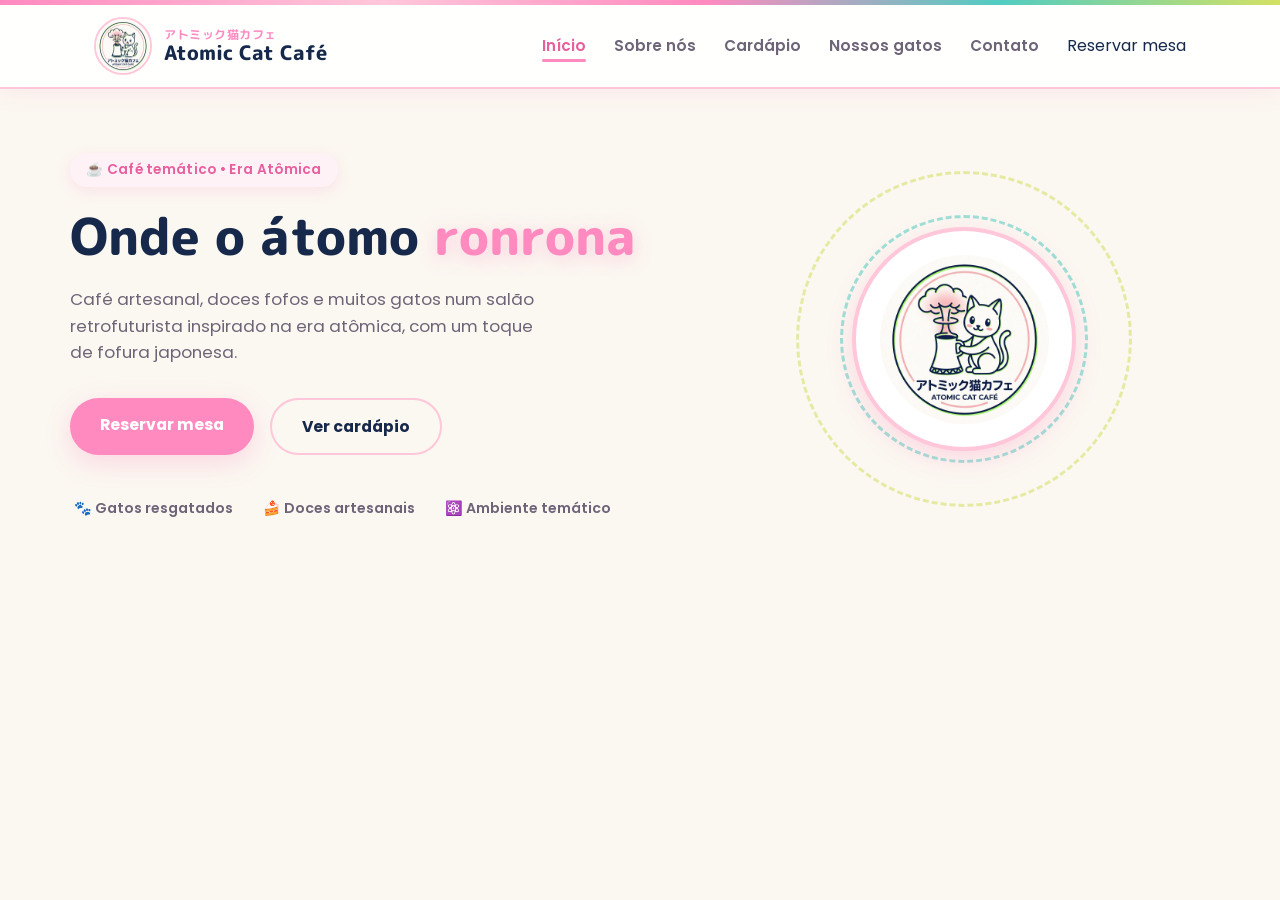
==== commit 13cd363b: "Update index.html" ====
--- a/index.html
+++ b/index.html
@@ -45,8 +45,9 @@
           <li><a href="#inicio"   class="nav__link nav__link--ativo">Início</a></li>
           <li><a href="#sobre"    class="nav__link">Sobre nós</a></li>
           <li><a href="cardapio.html" class="nav__link">Cardápio</a></li>
-          <li><a href="gatos.html"    class="nav__link">Nossos gatos</a></li>
+          <li><a href="gatos.html" class="nav__link">Nossos gatos</a></li>
           <li><a href="#contato"  class="nav__link">Contato</a></li>
+          <li><a href="#contato"  class="nav__botao">Reservar mesa</a></li>
         </ul>
       </nav>
 
@@ -59,12 +60,9 @@
   <!-- ============================================================= -->
   <main>
     <section id="inicio" class="hero">
-      <div class="hero__mancha hero__mancha--rosa" aria-hidden="true"></div>
-      <div class="hero__mancha hero__mancha--verde" aria-hidden="true"></div>
-
       <div class="hero__container">
 
-        <div class="hero__texto hero__texto--entra">
+        <div class="hero__texto">
           <span class="hero__etiqueta">☕ Café temático • Era Atômica</span>
 
           <h1 class="hero__titulo">
@@ -78,7 +76,8 @@
           </p>
 
           <div class="hero__botoes">
-            <a href="cardapio.html" class="botao botao--primario">Ver cardápio</a>
+            <a href="#contato" class="botao botao--primario">Reservar mesa</a>
+            <a href="#cardapio" class="botao botao--secundario">Ver cardápio</a>
           </div>
 
           <ul class="hero__selos" aria-label="Destaques do café">
@@ -88,73 +87,13 @@
           </ul>
         </div>
 
-        <div class="hero__visual hero__visual--entra" aria-hidden="true">
+        <div class="hero__visual" aria-hidden="true">
           <div class="hero__anel hero__anel--verde"></div>
           <div class="hero__anel hero__anel--turquesa"></div>
-
-          <span class="hero__pata hero__pata--1">🐾</span>
-          <span class="hero__pata hero__pata--2">🐾</span>
-          <span class="hero__pata hero__pata--3">🐾</span>
-          <span class="hero__pata hero__pata--4">🐾</span>
-
           <div class="hero__cartao">
             <img src="img/logo.png.jpeg" alt="" class="hero__logo">
-            <svg class="hero__garras" viewBox="0 0 100 100">
-              <path d="M22,12 Q34,50 18,88" />
-              <path d="M42,8  Q54,50 38,92" />
-              <path d="M62,12 Q74,50 58,88" />
-            </svg>
           </div>
         </div>
-
-      </div>
-    </section>
-
-    <!-- ============================================================= -->
-    <!--  CAMADA 3 — SOBRE NÓS — Cassio                                -->
-    <!-- ============================================================= -->
-    <section id="sobre" class="sobre">
-      <svg class="sobre__onda" viewBox="0 0 1440 80" preserveAspectRatio="none" aria-hidden="true">
-        <path d="M0,32 C 240,80 480,0 720,24 C 960,48 1200,72 1440,16 L1440,0 L0,0 Z"></path>
-      </svg>
-
-      <div class="sobre__container">
-
-        <div class="sobre__texto">
-          <span class="sobre__etiqueta">Nossa história</span>
-          <h2 class="sobre__titulo">Sobre o Atomic Cat Café</h2>
-
-          <p class="sobre__paragrafo">
-            Nascemos da mistura de dois mundos: o otimismo retrofuturista
-            da era atômica e a fofura dos cat cafés japoneses. Cada canto
-            do nosso salão combina tons pastel, formas arredondadas e um
-            carinho enorme pelos bichanos que vivem por aqui.
-          </p>
-
-          <p class="sobre__paragrafo">
-            Café torrado artesanalmente, doces feitos na casa e uma
-            equipe apaixonada por gatos resgatados: essa é a receita que
-            guia cada detalhe do Atomic Cat Café.
-          </p>
-        </div>
-
-        <ul class="sobre__cards">
-          <li class="sobre__card sobre__card--turquesa">
-            <span class="sobre__icone" aria-hidden="true">🐱</span>
-            <strong>Gatos resgatados</strong>
-            <p>Todos os nossos gatos vieram de adoção e vivem no café em tempo integral.</p>
-          </li>
-          <li class="sobre__card sobre__card--ouro">
-            <span class="sobre__icone" aria-hidden="true">☕</span>
-            <strong>Café artesanal</strong>
-            <p>Grãos selecionados e torra própria, preparados na hora.</p>
-          </li>
-          <li class="sobre__card sobre__card--verde">
-            <span class="sobre__icone" aria-hidden="true">⚛️</span>
-            <strong>Estética retrô</strong>
-            <p>Um salão inspirado na era atômica, com um toque de fofura japonesa.</p>
-          </li>
-        </ul>
 
       </div>
     </section>
@@ -162,4 +101,4 @@
 
   <script src="script.js"></script>
 </body>
-</html>+</html>
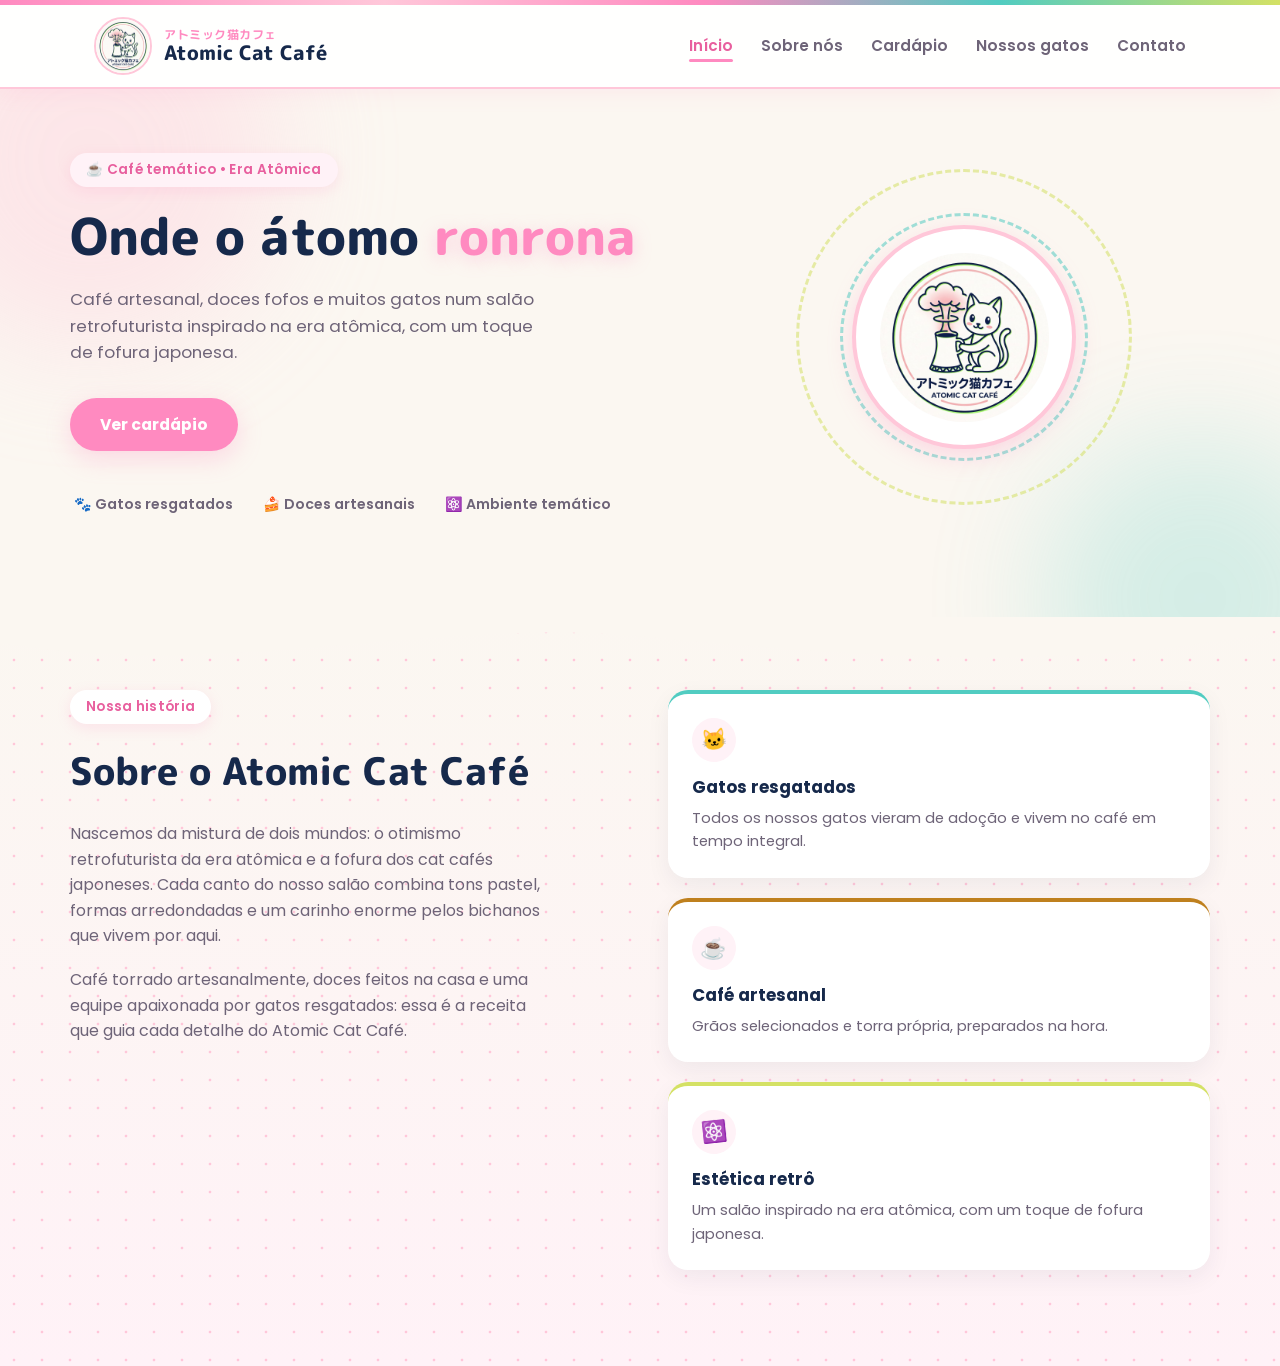
==== commit 1bd726db: "Merge branch 'main' into Cassio" ====
--- a/index.html
+++ b/index.html
@@ -45,9 +45,8 @@
           <li><a href="#inicio"   class="nav__link nav__link--ativo">Início</a></li>
           <li><a href="#sobre"    class="nav__link">Sobre nós</a></li>
           <li><a href="cardapio.html" class="nav__link">Cardápio</a></li>
-          <li><a href="gatos.html" class="nav__link">Nossos gatos</a></li>
+          <li><a href="gatos.html"    class="nav__link">Nossos gatos</a></li>
           <li><a href="#contato"  class="nav__link">Contato</a></li>
-          <li><a href="#contato"  class="nav__botao">Reservar mesa</a></li>
         </ul>
       </nav>
 
@@ -60,9 +59,12 @@
   <!-- ============================================================= -->
   <main>
     <section id="inicio" class="hero">
+      <div class="hero__mancha hero__mancha--rosa" aria-hidden="true"></div>
+      <div class="hero__mancha hero__mancha--verde" aria-hidden="true"></div>
+
       <div class="hero__container">
 
-        <div class="hero__texto">
+        <div class="hero__texto hero__texto--entra">
           <span class="hero__etiqueta">☕ Café temático • Era Atômica</span>
 
           <h1 class="hero__titulo">
@@ -76,8 +78,7 @@
           </p>
 
           <div class="hero__botoes">
-            <a href="#contato" class="botao botao--primario">Reservar mesa</a>
-            <a href="#cardapio" class="botao botao--secundario">Ver cardápio</a>
+            <a href="cardapio.html" class="botao botao--primario">Ver cardápio</a>
           </div>
 
           <ul class="hero__selos" aria-label="Destaques do café">
@@ -87,13 +88,73 @@
           </ul>
         </div>
 
-        <div class="hero__visual" aria-hidden="true">
+        <div class="hero__visual hero__visual--entra" aria-hidden="true">
           <div class="hero__anel hero__anel--verde"></div>
           <div class="hero__anel hero__anel--turquesa"></div>
+
+          <span class="hero__pata hero__pata--1">🐾</span>
+          <span class="hero__pata hero__pata--2">🐾</span>
+          <span class="hero__pata hero__pata--3">🐾</span>
+          <span class="hero__pata hero__pata--4">🐾</span>
+
           <div class="hero__cartao">
             <img src="img/logo.png.jpeg" alt="" class="hero__logo">
+            <svg class="hero__garras" viewBox="0 0 100 100">
+              <path d="M22,12 Q34,50 18,88" />
+              <path d="M42,8  Q54,50 38,92" />
+              <path d="M62,12 Q74,50 58,88" />
+            </svg>
           </div>
         </div>
+
+      </div>
+    </section>
+
+    <!-- ============================================================= -->
+    <!--  CAMADA 3 — SOBRE NÓS — Cassio                                -->
+    <!-- ============================================================= -->
+    <section id="sobre" class="sobre">
+      <svg class="sobre__onda" viewBox="0 0 1440 80" preserveAspectRatio="none" aria-hidden="true">
+        <path d="M0,32 C 240,80 480,0 720,24 C 960,48 1200,72 1440,16 L1440,0 L0,0 Z"></path>
+      </svg>
+
+      <div class="sobre__container">
+
+        <div class="sobre__texto">
+          <span class="sobre__etiqueta">Nossa história</span>
+          <h2 class="sobre__titulo">Sobre o Atomic Cat Café</h2>
+
+          <p class="sobre__paragrafo">
+            Nascemos da mistura de dois mundos: o otimismo retrofuturista
+            da era atômica e a fofura dos cat cafés japoneses. Cada canto
+            do nosso salão combina tons pastel, formas arredondadas e um
+            carinho enorme pelos bichanos que vivem por aqui.
+          </p>
+
+          <p class="sobre__paragrafo">
+            Café torrado artesanalmente, doces feitos na casa e uma
+            equipe apaixonada por gatos resgatados: essa é a receita que
+            guia cada detalhe do Atomic Cat Café.
+          </p>
+        </div>
+
+        <ul class="sobre__cards">
+          <li class="sobre__card sobre__card--turquesa">
+            <span class="sobre__icone" aria-hidden="true">🐱</span>
+            <strong>Gatos resgatados</strong>
+            <p>Todos os nossos gatos vieram de adoção e vivem no café em tempo integral.</p>
+          </li>
+          <li class="sobre__card sobre__card--ouro">
+            <span class="sobre__icone" aria-hidden="true">☕</span>
+            <strong>Café artesanal</strong>
+            <p>Grãos selecionados e torra própria, preparados na hora.</p>
+          </li>
+          <li class="sobre__card sobre__card--verde">
+            <span class="sobre__icone" aria-hidden="true">⚛️</span>
+            <strong>Estética retrô</strong>
+            <p>Um salão inspirado na era atômica, com um toque de fofura japonesa.</p>
+          </li>
+        </ul>
 
       </div>
     </section>
--- a/style.css
+++ b/style.css
@@ -696,4 +696,4 @@
 
 @media (max-width: 420px) {
   .sobre { padding: 24px 16px 72px; }
-}+}
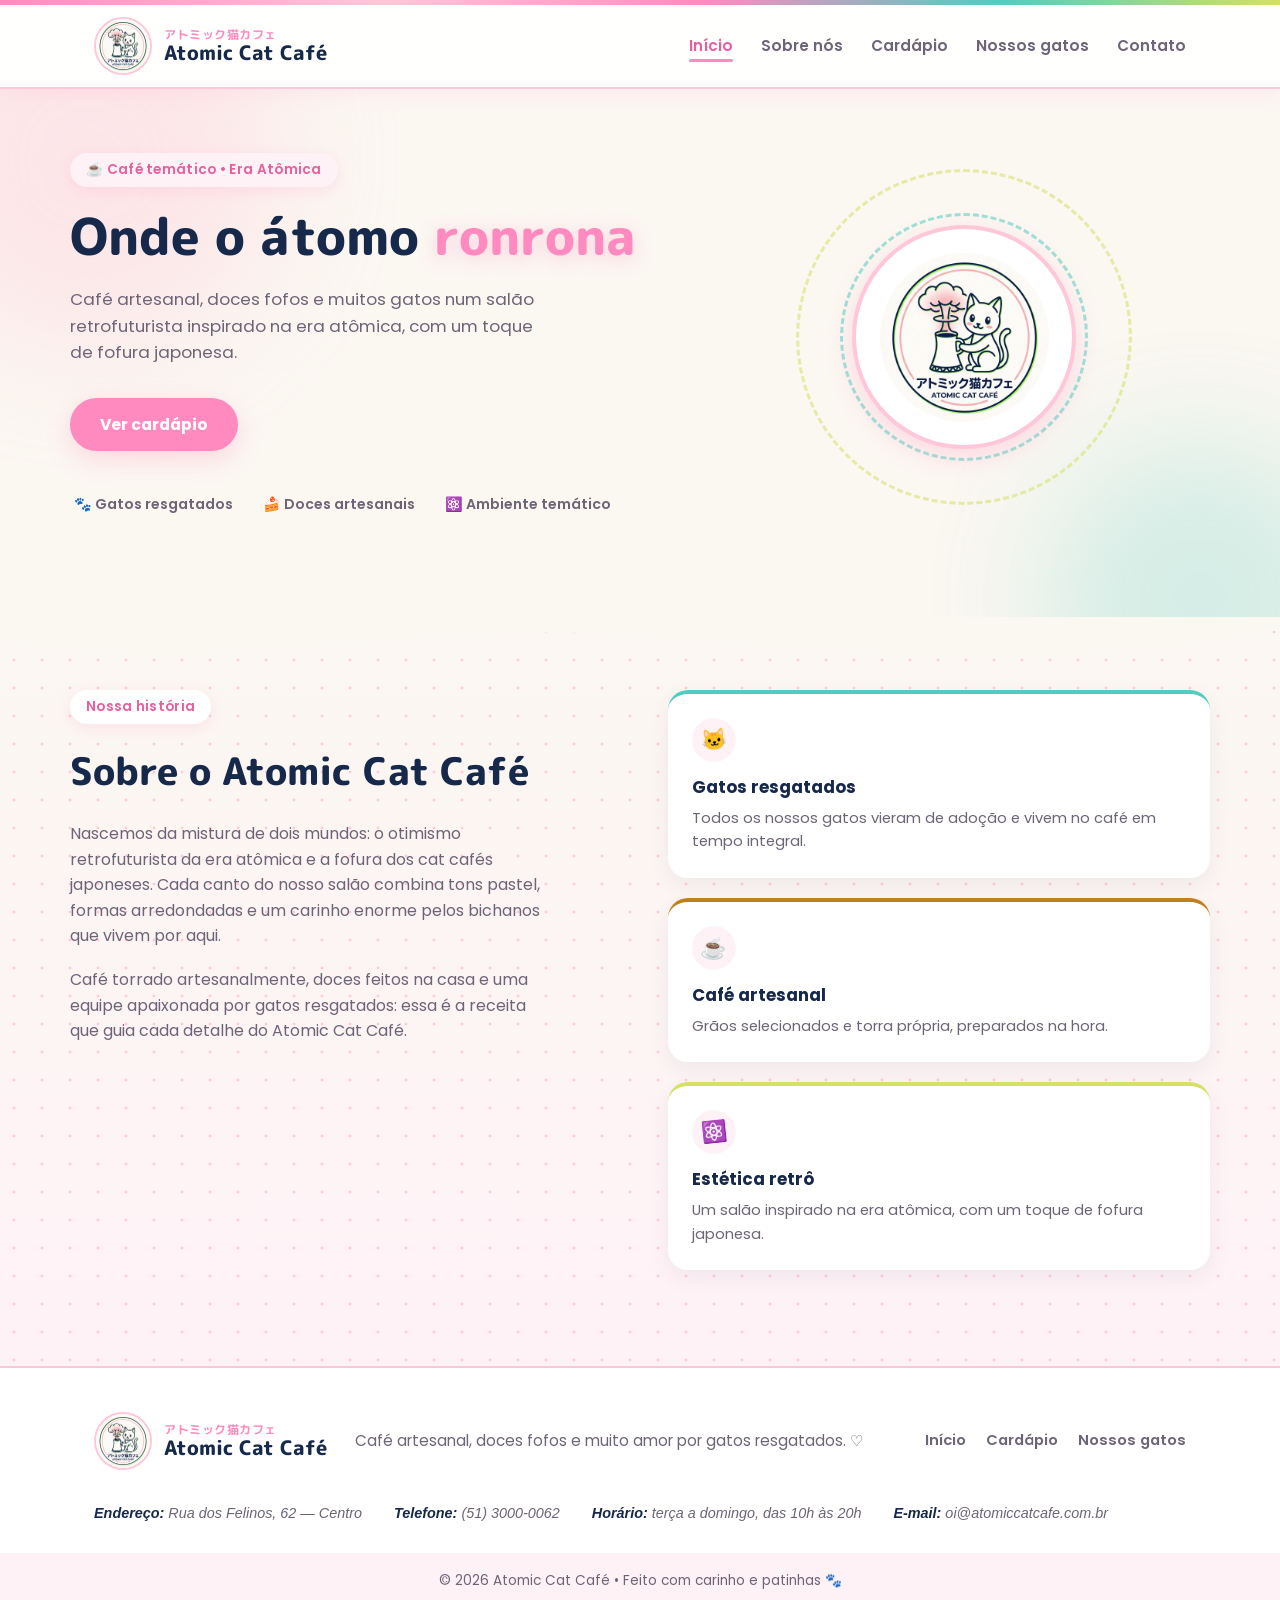
==== commit 5482d174: "Padroniza as tres paginas numa base compartilhada O cardapio tinha sido feito como um site separado:" ====
--- a/index.html
+++ b/index.html
@@ -1,4 +1,3 @@
-
 <!DOCTYPE html>
 <html lang="pt-BR">
 <head>
@@ -17,6 +16,9 @@
 <body>
 
   
+  <!-- ============================================================= -->
+  <!--  HEADER — igual nas tres paginas (style.css + script.js)      -->
+  <!-- ============================================================= -->
   <header class="cabecalho" id="topo">
 
     <!-- faixinha decorativa do topo -->
@@ -42,11 +44,11 @@
       <!-- navegação -->
       <nav class="nav" id="menu" aria-label="Menu principal">
         <ul class="nav__lista">
-          <li><a href="#inicio"   class="nav__link nav__link--ativo">Início</a></li>
-          <li><a href="#sobre"    class="nav__link">Sobre nós</a></li>
+          <li><a href="#inicio" class="nav__link nav__link--ativo" aria-current="page">Início</a></li>
+          <li><a href="#sobre" class="nav__link">Sobre nós</a></li>
           <li><a href="cardapio.html" class="nav__link">Cardápio</a></li>
-          <li><a href="gatos.html"    class="nav__link">Nossos gatos</a></li>
-          <li><a href="#contato"  class="nav__link">Contato</a></li>
+          <li><a href="gatos.html" class="nav__link">Nossos gatos</a></li>
+          <li><a href="#contato" class="nav__link">Contato</a></li>
         </ul>
       </nav>
 
@@ -99,11 +101,7 @@
 
           <div class="hero__cartao">
             <img src="img/logo.png.jpeg" alt="" class="hero__logo">
-            <svg class="hero__garras" viewBox="0 0 100 100">
-              <path d="M22,12 Q34,50 18,88" />
-              <path d="M42,8  Q54,50 38,92" />
-              <path d="M62,12 Q74,50 58,88" />
-            </svg>
+            <img src="img/garras.png" alt="" class="hero__garras">
           </div>
         </div>
 
@@ -160,6 +158,42 @@
     </section>
   </main>
 
+  <!-- ============================================================= -->
+  <!--  RODAPÉ — igual nas tres paginas; leva o id="contato"         -->
+  <!-- ============================================================= -->
+  <footer class="rodape" id="contato">
+    <div class="rodape__container">
+
+      <a href="index.html" class="logo">
+        <img src="img/logo.png.jpeg" alt="Logotipo do Atomic Cat Café" class="logo__img">
+        <span class="logo__texto">
+          <span class="logo__jp">アトミック猫カフェ</span>
+          <span class="logo__nome">Atomic Cat Café</span>
+        </span>
+      </a>
+
+      <p class="rodape__texto">
+        Café artesanal, doces fofos e muito amor por gatos resgatados. ♡
+      </p>
+
+      <nav class="rodape__links" aria-label="Links do rodapé">
+        <a href="index.html" class="rodape__link">Início</a>
+        <a href="cardapio.html" class="rodape__link">Cardápio</a>
+        <a href="gatos.html" class="rodape__link">Nossos gatos</a>
+      </nav>
+
+    </div>
+
+    <address class="rodape__contato">
+      <span><strong>Endereço:</strong> Rua dos Felinos, 62 — Centro</span>
+      <span><strong>Telefone:</strong> (51) 3000-0062</span>
+      <span><strong>Horário:</strong> terça a domingo, das 10h às 20h</span>
+      <span><strong>E-mail:</strong> oi@atomiccatcafe.com.br</span>
+    </address>
+
+    <p class="rodape__final">© 2026 Atomic Cat Café • Feito com carinho e patinhas 🐾</p>
+  </footer>
+
   <script src="script.js"></script>
 </body>
 </html>
--- a/style.css
+++ b/style.css
@@ -5,8 +5,13 @@
      0. Variáveis e reset ............ Cassio
      1. Header / menu ................ Cassio   <-- camada 1
      2. Main / hero .................. Cassio   <-- camada 2
-     3. Sobre nós ..................... Cassio   <-- camada 3
-     4. Seções dos colegas ........... (colar no final)
+     3. Sobre nós .................... Cassio   <-- camada 3
+     4. Filtros (compartilhado) ...... Victor
+     5. Rodapé (compartilhado) ....... Victor
+   -------------------------------------------------------------------
+   Este arquivo e a BASE de todas as paginas: variaveis, reset, header,
+   botoes, filtros e rodape. Cada pagina carrega style.css primeiro e
+   depois o seu proprio css (gatos.css, cardapio.css).
    =================================================================== */
 
 
@@ -39,9 +44,17 @@
   --largura:      1140px;
   --raio:         999px;
   --sombra-rosa:  0 8px 24px rgba(255, 138, 192, .28);
+  --sombra:       0 14px 34px rgba(22, 41, 75, .08);
+  --borda:        #F3D9E3;
 }
 
 * { margin: 0; padding: 0; box-sizing: border-box; }
+
+/* largura padrao de conteudo, usada pelas secoes das paginas internas */
+.container {
+  width: min(100% - 40px, var(--largura));
+  margin-inline: auto;
+}
 
 html { scroll-behavior: smooth; }
 
@@ -57,6 +70,24 @@
 a { text-decoration: none; color: inherit; }
 
 ul { list-style: none; }
+
+/* foco visivel padrao em toda a navegacao por teclado */
+:focus-visible {
+  outline: 3px solid rgba(81, 204, 193, .55);
+  outline-offset: 3px;
+}
+
+/* respeita quem pediu menos animacao no sistema */
+@media (prefers-reduced-motion: reduce) {
+  *,
+  *::before,
+  *::after {
+    scroll-behavior: auto !important;
+    animation-duration: .01ms !important;
+    animation-iteration-count: 1 !important;
+    transition-duration: .01ms !important;
+  }
+}
 
 
 /* ===================================================================
@@ -478,10 +509,7 @@
   left: 0;
   width: 100%;
   height: 100%;
-  fill: none;
-  stroke: var(--rosa-escuro);
-  stroke-width: 5;
-  stroke-linecap: round;
+  object-fit: contain;
   opacity: 0;
   transform: scale(.7) rotate(-8deg);
   transition: opacity .3s ease, transform .3s ease;
@@ -517,11 +545,6 @@
 .hero__visual:hover .hero__pata--2 { transition-delay: .05s; }
 .hero__visual:hover .hero__pata--3 { transition-delay: .1s; }
 .hero__visual:hover .hero__pata--4 { transition-delay: .15s; }
-
-.hero__cartao:hover .hero__garras {
-  opacity: .8;
-  transform: scale(1) rotate(0deg);
-}
 
 
 /* ---------- Responsivo ---------- */
@@ -697,3 +720,132 @@
 @media (max-width: 420px) {
   .sobre { padding: 24px 16px 72px; }
 }
+
+
+/* ===================================================================
+   4. FILTROS (componente compartilhado)
+   -------------------------------------------------------------------
+   Usado pela pagina "Nossos gatos" e pela pagina "Cardapio".
+   Antes cada pagina tinha a sua propria versao, com nomes diferentes
+   (.filtro--ativo x .filtro.ativo). Agora e um componente so.
+   =================================================================== */
+
+.filtros {
+  display: flex;
+  flex-wrap: wrap;
+  justify-content: center;
+  gap: 12px;
+}
+
+.filtro {
+  padding: 10px 22px;
+  border-radius: var(--raio);
+  border: 2px solid var(--rosa-claro);
+  background: var(--branco);
+  font-family: inherit;
+  font-size: .9rem;
+  font-weight: 600;
+  color: var(--texto-suave);
+  cursor: pointer;
+  transition: background .25s ease, border-color .25s ease, color .25s ease, transform .25s ease;
+}
+
+.filtro:hover {
+  border-color: var(--rosa);
+  color: var(--rosa-escuro);
+  transform: translateY(-2px);
+}
+
+.filtro--ativo {
+  background: var(--rosa);
+  border-color: var(--rosa);
+  color: var(--branco);
+  box-shadow: var(--sombra-rosa);
+}
+
+
+/* ===================================================================
+   5. RODAPE (compartilhado pelas tres paginas)
+   -------------------------------------------------------------------
+   Leva o id="contato" no HTML: e para ca que aponta o link "Contato"
+   do menu, em qualquer pagina.
+   =================================================================== */
+
+.rodape {
+  border-top: 2px solid var(--rosa-claro);
+  background: var(--branco);
+}
+
+.rodape__container {
+  max-width: var(--largura);
+  margin: 0 auto;
+  padding: 44px 24px 32px;
+  display: grid;
+  grid-template-columns: auto 1fr auto;
+  align-items: center;
+  gap: 28px;
+}
+
+.rodape__texto {
+  font-size: .95rem;
+  color: var(--texto-suave);
+}
+
+.rodape__links {
+  display: flex;
+  flex-wrap: wrap;
+  gap: 8px 20px;
+}
+
+.rodape__link {
+  font-size: .92rem;
+  font-weight: 600;
+  color: var(--texto-suave);
+  transition: color .25s ease;
+}
+
+.rodape__link:hover { color: var(--rosa-escuro); }
+
+.rodape__contato {
+  max-width: var(--largura);
+  margin: 0 auto;
+  padding: 0 24px 28px;
+  display: flex;
+  flex-wrap: wrap;
+  gap: 10px 32px;
+  font-size: .9rem;
+  color: var(--texto-suave);
+}
+
+.rodape__contato strong {
+  color: var(--navy);
+  font-weight: 700;
+}
+
+.rodape__final {
+  padding: 16px 24px;
+  border-top: 1px solid var(--rosa-nevoa);
+  background: var(--rosa-nevoa);
+  text-align: center;
+  font-size: .85rem;
+  color: var(--texto-suave);
+}
+
+
+/* ---------- Responsivo ---------- */
+
+@media (max-width: 920px) {
+  .rodape__container {
+    grid-template-columns: 1fr;
+    justify-items: center;
+    text-align: center;
+  }
+
+  .rodape__links { justify-content: center; }
+  .rodape__contato { justify-content: center; text-align: center; }
+}
+
+@media (max-width: 420px) {
+  .rodape__container { padding: 32px 16px 24px; }
+  .rodape__contato { padding: 0 16px 24px; }
+}
